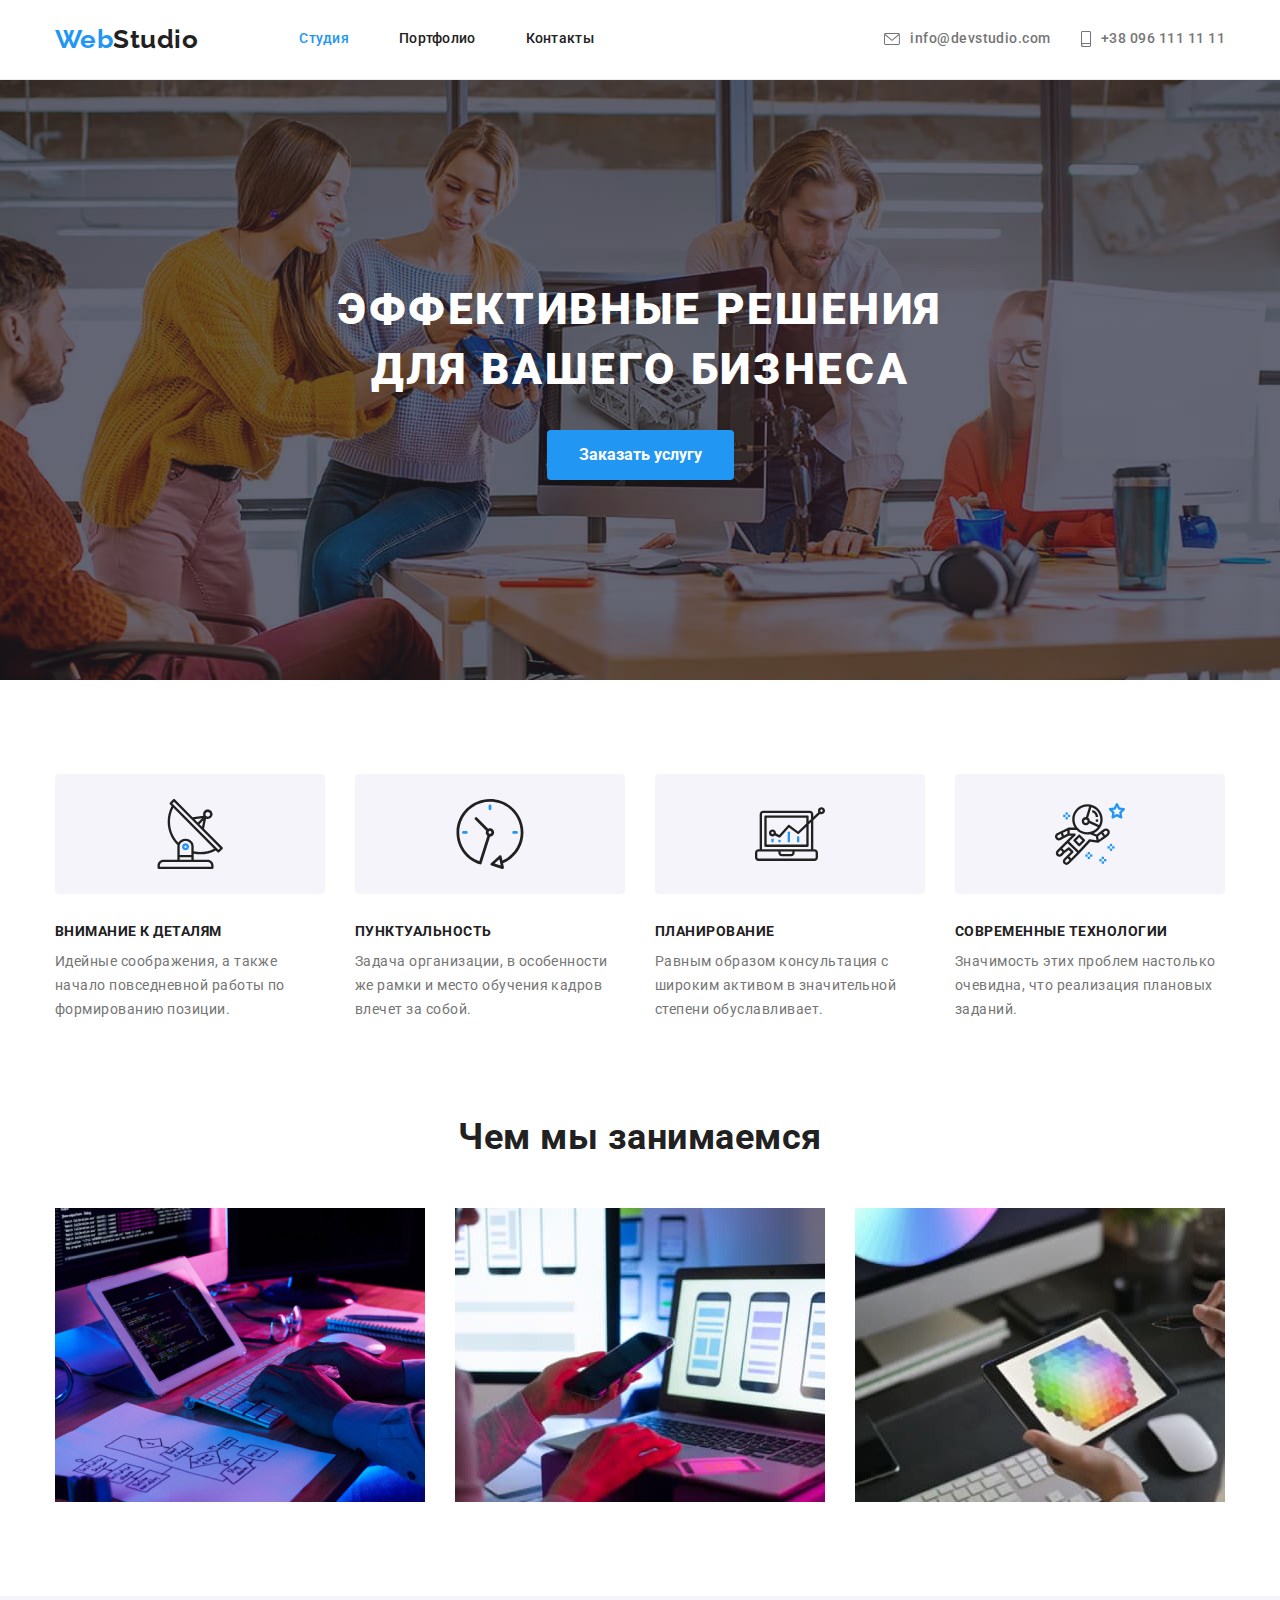
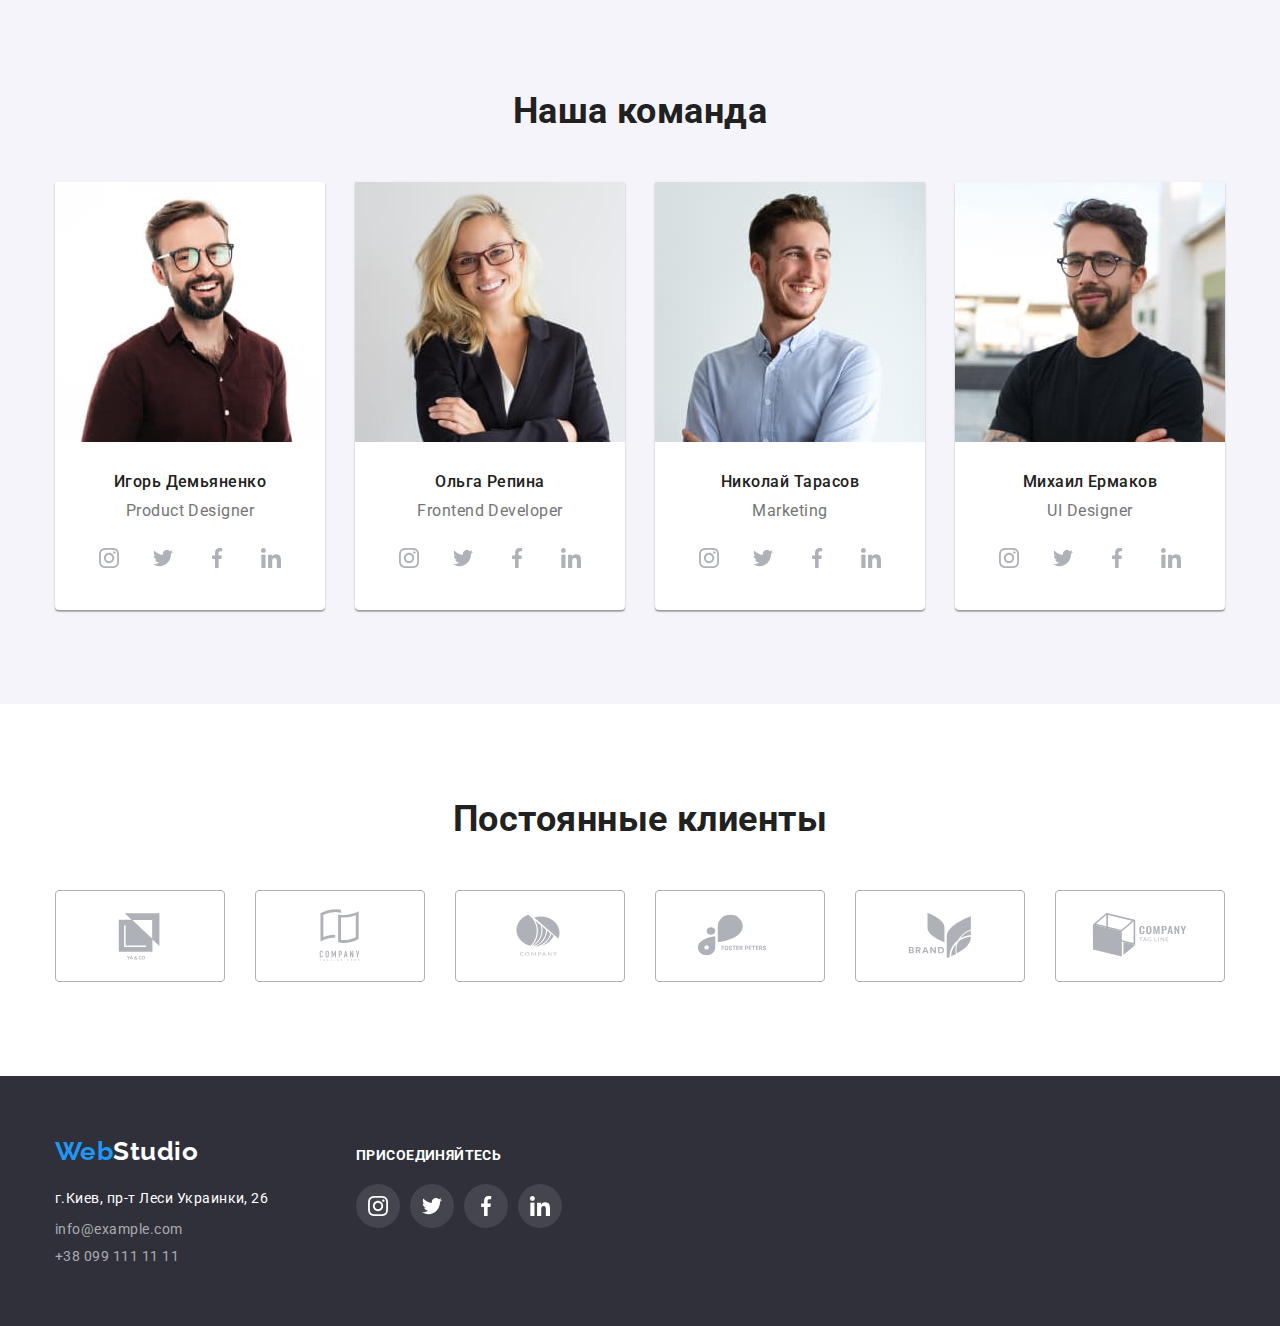
==== index.html @ c09bba97 "додає початкові файли" ====
<!DOCTYPE html>
<html lang="ru">

<head>
    <meta charset="UTF-8">
    <meta http-equiv="X-UA-Compatible" content="IE=edge">
    <meta name="viewport" content="width=device-width, initial-scale=1.0">
    <title>WebStudio</title>
    <link
        href="https://fonts.googleapis.com/css2?family=Raleway:wght@400;700&family=Roboto:wght@400;500;700;900&display=swap"
        rel="stylesheet">
    <link rel="stylesheet" href="https://cdnjs.cloudflare.com/ajax/libs/modern-normalize/1.1.0/modern-normalize.min.css">
    <link rel="stylesheet" href="./css/styles.css">
</head>

<body>
    <header class="header">
            <div class="container flex">
                <nav class="site-nav">
                    <a href="#" class="logo">Web<span class="span">Studio</span></a>
                        <ul class="list list-nav">
                            <li class="list-item"><a href="./index.html" class="link current">Студия</a></li>
                            <li class="list-item"><a href="./portfolio.html" class="link">Портфолио</a></li>
                            <li class="list-item"><a href="" class="link ">Контакты</a></li>
                        </ul>
                </nav>
                <ul class="list info">
                    <li class="list-item-email"><a href="mailto:info@devstudio.com" class="email"><svg class="icon-email" width="16" height="12">
                        <use href="./images/icons.svg#icon-envelope" ></use>
                    </svg>info@devstudio.com</a>
                    </li>
                    <li class="list-item-tel"><a href="tel:+380961111111" class="tel"><svg class="icon-tel" width="10" height="16">
                        <use href="./images/icons.svg#icon-smartphone"></use>
                    </svg>+38 096 111 11 11</a></li>
                </ul>
            </div>
    </header>
    <main>
        <section class="section hero">
            <div class="overlay">
                <div class="container">
                    <h1 class="hero-title">Эффективные решения<br /> для вашего бизнеса</h1>
                    <button type="button" class="hero-button">Заказать услугу</button>
                </div>
            </div>
        </section>

        <section class="section about">
            <div class="container">
                <h2 hidden>Какие мы </h2>
                    <ul class="list list-about">         
                        <li class="list-itms desc">
                            <div class="about-icon">
                                <svg class="about-small" width="70" height="70">
                                <use href="./images/icons.svg#icon-satellite"></use>
                            </div>
                            <h3 class="list-itms-subtitle">Внимание к деталям</h3>
                            <p class="list-items-text">Идейные соображения, а также начало повседневной работы по формированию позиции.</p>
                        </li>
                        <li class="list-itms desc">
                            <div class="about-icon">
                                <svg class="about-small" width="70" height="70">
                                <use href="./images/icons.svg#icon-clock"></use>
                            </div>
                            <h3 class="list-itms-subtitle">Пунктуальность</h3>
                            <p class="list-items-text">Задача организации, в особенности же рамки и место обучения кадров влечет за собой.</p>
                        </li>
                        <li class="list-itms desc">
                            <div class="about-icon">
                                <svg class="about-small" width="70" height="70">
                                <use href="./images/icons.svg#icon-diagram"></use>
                            </div>
                            <h3 class="list-itms-subtitle">Планирование</h3>
                            <p class="list-items-text">Равным образом консультация с широким активом в значительной степени обуславливает.</p>
                        </li>
                        <li class="list-itms desc">
                            <div class="about-icon">
                                <svg class="about-small" width="70" height="70">
                                <use href="./images/icons.svg#icon-astronaut"></use>
                            </div>
                            <h3 class="list-itms-subtitle">Современные технологии</h3>
                            <p class="list-items-text">Значимость этих проблем настолько очевидна, что реализация плановых заданий.</p>
                        </li>
                    </ul>
                </div>
        </section>

        <section class="section">
            <div class="container picture">
                <h2 class="section-title">Чем мы занимаемся</h2>
                <ul class="list pic">
                    <li class="lict-img">
                        <img src="./images/ebout-img1.jpg"
                            alt="програмист пишет код"
                            width="370"
                            />
                    </li>
                    <li class="lict-img">
                        <img src="./images/ebout-img2.jpg"
                            alt="тестирование програмы на смартфоне" 
                            width="370"
                            />
                    </li>
                    <li class="lict-img">
                        <img src="./images/ebout-img3.jpg"
                            alt="тестирование цфетов планшета"
                            width="370"
                            />
                    </li>
                </ul>
            </div>
        </section>

        <section class="section team">
            <div class="container ourteam"> 
                <h2 class="section-title subject">Наша команда</h2>
                <ul class="list list-portrait">
                    <li class="item-portrait">
                        <img src="./images/team-img1.jpg" alt=" фото игорь демьяненко"
                        width="270"
                        />
                        <div class="portrait">
                            <h3 class="list-itms-subject">Игорь Демьяненко</h3>
                            <p class="section-title-text">Product Designer</p>
                            <ul class="portrait-list">
                                <li class="portrait-item">
                                    <a href="" class="portrait-link">
                                        <svg class="portrait-icon" widht="20" height="20">
                                            <use href="./images/icons.svg#icon-instagram"></use>
                                        </svg>
                                    </a>
                                </li>
                                <li class="portrait-item">
                                    <a href="" class="portrait-link">
                                        <svg class="portrait-icon" widht="20" height="20">
                                            <use href="./images/icons.svg#icon-twitter"></use>
                                        </svg>
                                    </a>
                                </li>
                                <li class="portrait-item">
                                    <a href="" class="portrait-link">
                                        <svg class="portrait-icon" widht="20" height="20">
                                            <use href="./images/icons.svg#icon-facebook"></use>
                                        </svg>
                                    </a>
                                </li>
                                <li class="portrait-item">
                                    <a href="" class="portrait-link">
                                        <svg class="portrait-icon" widht="20" height="20">
                                            <use href="./images/icons.svg#icon-linkedin"></use>
                                        </svg>
                                    </a>
                                </li>
                            </ul>
                        </div>
                    </li>
                    <li class="item-portrait">
                        <img src="./images/team-img2.jpg" alt=" фото ольга репина"
                        width="270"
                        />
                        <div class="portrait">
                            <h3 class="list-itms-subject">Ольга Репина</h3>
                            <p class="section-title-text">Frontend Developer</p>
                            <ul class="portrait-list">
                                <li class="portrait-item">
                                    <a href="" class="portrait-link">
                                        <svg class="portrait-icon" width="20" height="20">
                                            <use href="./images/icons.svg#icon-instagram"></use>
                                        </svg>
                                    </a>
                                </li>                       
                                <li class="portrait-item">
                                    <a href="" class="portrait-link">
                                        <svg class="portrait-icon" width="20" height="20">
                                            <use href="./images/icons.svg#icon-twitter"></use>
                                        </svg>
                                    </a>
                                </li>
                                <li class="portrait-item">
                                    <a href="" class="portrait-link">
                                        <svg class="portrait-icon" width="20" height="20">
                                            <use href="./images/icons.svg#icon-facebook"></use>
                                        </svg>
                                    </a>
                                </li>
                                <li class="portrait-item">
                                    <a href="" class="portrait-link">
                                        <svg class="portrait-icon" width="20" height="20">
                                            <use href="./images/icons.svg#icon-linkedin"></use>
                                        </svg>
                                    </a>
                                </li>
                            </ul>
                        </div>
                    </li>
                    <li class="item-portrait">
                        <img src="./images/team-img3.jpg" alt="фото николай тарасов"
                        width="270"
                        />
                        <div class="portrait">
                            <h3 class="list-itms-subject">Николай Тарасов</h3>
                            <p class="section-title-text">Marketing</p>
                            <ul class="portrait-list">
                                <li class="portrait-item">
                                    <a href="" class="portrait-link">
                                        <svg class="portrait-icon" widht="20" height="20">
                                            <use href="./images/icons.svg#icon-instagram"></use>
                                        </svg>
                                    </a>
                                </li>
                                <li class="portrait-item">
                                    <a href="" class="portrait-link">
                                        <svg class="portrait-icon" widht="20" height="20">
                                            <use href="./images/icons.svg#icon-twitter"></use>
                                        </svg>
                                    </a>
                                </li>
                                <li class="portrait-item">
                                    <a href="" class="portrait-link">
                                        <svg class="portrait-icon" widht="20" height="20">
                                            <use href="./images/icons.svg#icon-facebook"></use>
                                        </svg>
                                    </a>
                                </li>
                                <li class="portrait-item">
                                    <a href="" class="portrait-link">
                                        <svg class="portrait-icon" widht="20" height="20">
                                            <use href="./images/icons.svg#icon-linkedin"></use>
                                        </svg>
                                    </a>
                                </li>
                            </ul>
                        </div>
                    </li>
                    <li class="item-portrait">
                        <img src="./images/team-img4.jpg" alt="фото михаил ермаков"
                        width="270"
                        />
                        <div class="portrait">
                            <h3 class="list-itms-subject">Михаил Ермаков</h3>
                            <p class="section-title-text">UI Designer</p>
                            <ul class="portrait-list">
                                <li class="portrait-item">
                                    <a href="" class="portrait-link">
                                        <svg class="portrait-icon" widht="20" height="20">
                                            <use href="./images/icons.svg#icon-instagram"></use>
                                        </svg>
                                    </a>
                                </li>
                                <li class="portrait-item">
                                    <a href="" class="portrait-link">
                                        <svg class="portrait-icon" widht="20" height="20">
                                            <use href="./images/icons.svg#icon-twitter"></use>
                                        </svg>
                                    </a>
                                </li>
                                <li class="portrait-item">
                                    <a href="" class="portrait-link">
                                        <svg class="portrait-icon" widht="20" height="20">
                                            <use href="./images/icons.svg#icon-facebook"></use>
                                        </svg>
                                    </a>
                                </li>
                                <li class="portrait-item">
                                    <a href="" class="portrait-link">
                                        <svg class="portrait-icon" widht="20" height="20">
                                            <use href="./images/icons.svg#icon-linkedin"></use>
                                        </svg>
                                    </a>
                                </li>
                            </ul>
                        </div>
                    </li>
                </ul>
            </div>
        </section>

        <section class="section">
            <div class="container logos">
                <h2 class="section-title">Постоянные клиенты</h2>
                <ul class="list logos-items">
                    <li class="list-logos">
                        <a href="" class="logos-link">
                            <svg class="logos-icon" width="106" height="60">
                                <use href="./images/icons.svg#icon-Logo"></use>
                            </svg>
                        </a>
                    </li>
                    <li class="list-logos">
                    <a href="" class="logos-link">
                        <svg class="logos-icon" width="106" height="60">
                            <use href="./images/icons.svg#icon-Logo-1"></use>
                        </svg>
                    </a>
                    </li>
                    <li class="list-logos">
                        <a href="" class="logos-link">
                            <svg class="logos-icon" width="106" height="60">
                                <use href="./images/icons.svg#icon-Logo-2"></use>
                            </svg>
                        </a>
                    </li>
                    <li class="list-logos">
                        <a href="" class="logos-link">
                            <svg class="logos-icon" width="106" height="60">
                                <use href="./images/icons.svg#icon-Logo-3"></use>
                            </svg>
                        </a>
                    </li>
                    <li class="list-logos">
                        <a href="" class="logos-link">
                            <svg class="logos-icon" width="106" height="60">
                                <use href="./images/icons.svg#icon-Logo-4"></use>
                            </svg>
                        </a>
                    </li>
                    <li class="list-logos">
                        <a href="" class="logos-link">
                            <svg class="logos-icon" width="106" height="60">
                                <use href="./images/icons.svg#icon-Logo-5"></use>
                            </svg>
                        </a>
                    </li>
                </ul>
            </div>
        </section>
    </main>

    <footer class="footer">
        <div class="container footer-content">  
            <div class="div-address">
                <a href="#" class="logo logofooter">Web<span class="footer-span">Studio</span></a>
                    <address class="address">
                        <ul class="list list-footer">
                            <li class="item">
                                <a class="footer-map"   href="https://goo.gl/maps/N1noX98GKhdZ1aD3A"
                                        target="_blank" rel="noopener noreferrer nofollow "
                                        >г.Киев, пр-т Леси Украинки, 26
                                </a>
                            </li>
                            <li class="item">
                                <a class="footer-mail"  href="mailto:info@devstudio.com">info@example.com
                                </a>
                            </li>
                            <li class="item">
                                <a class="footer-tel"  href="tel:+380961111111">+38 099 111 11 11
                                </a>
                            </li>
                        </ul>
                    </address>
            </div>
            
            <div class="network">
                <p class="network-subtitle">присоединяйтесь</p>
                <ul class="portrait-list">
                    <li class="portrait-item">
                        <a href="" class="portrait-link footer-linknetwork">
                            <svg class="portrait-icon footer-icon" widht="20" height="20">
                                <use href="./images/icons.svg#icon-instagram"></use>
                            </svg>
                        </a>
                    </li>
                    <li class="portrait-item">
                        <a href="" class="portrait-link footer-linknetwork">
                            <svg class="portrait-icon footer-icon" widht="20" height="20">
                                <use href="./images/icons.svg#icon-twitter"></use>
                            </svg>
                        </a>
                    </li>
                    <li class="portrait-item">
                        <a href="" class="portrait-link footer-linknetwork">
                            <svg class="portrait-icon footer-icon" widht="20" height="20">
                                <use href="./images/icons.svg#icon-facebook"></use>
                            </svg>
                        </a>
                    </li>
                    <li class="portrait-item">
                        <a href="" class="portrait-link footer-linknetwork">
                            <svg class="portrait-icon footer-icon" widht="20" height="20">
                                <use href="./images/icons.svg#icon-linkedin"></use>
                            </svg>
                        </a>
                    </li>
                </ul>
            </div>
        </div>
    </footer>
</body>

</html>
---- css/styles.css ----
:root {
  --primery-text-color: #212121;
  --auxiliary-text-color: #757575;
  --white-text: #ffffff;
  --hover-color: #2196f3;
  --hero-footer-color: #2f303a;
  --background-color: #e5e5e5;
  --auxiliary-background-color: #f5f4fa;
  --      
}
p,
h1,
h2,
h3,
h4,
h5,
h6 {
  margin: 0;
}

ul {
  margin: 0;
  padding: 0;
}

img {
  display: block;
}

button {
  cursor: pointer;
}

body {
  color: var(--primery-text-color);
  background-color: var(--white-text);

  font-family: 'Roboto', sans-serif;
  letter-spacing: 0.03em;
}
div {

  /* outline: 2px solid red; */
}

/* #E5E5E5;   основний колір фону */
/* #F5F4FA;  допоміжний колір фону */
/* #212121;  колір основного тексту */
/* #757575;  колір допоміжного тексту */
/* #FFFFFF; білий */
/* #2196F3; синій */
/* rgba(255, 255, 255, 0.6);  колір mail, tel */
/* #2F303A;  колір hero+footer */

/* Logo */

.header {
  background-color: var(--white-text);
  padding: 24px 0 24px;
  border-bottom: 1px solid rgba(236, 236, 236, 1);
}

.section {
  padding-bottom: 94px;
  padding-top: 94px;
}

/* overlay */

.overlay {
  max-width: 1600px;
  height: 600px;
  margin-left: auto;
  margin-right: auto;
  background-color: #c4c4c4;

  background-image: linear-gradient(
      rgba(47, 48, 58, 0.4),
      rgba(47, 48, 58, 0.4)
    ),
    url('../images/overlay.jpg');

  background-repeat: no-repeat;
  background-position: center;
  background-size: cover;
}
.container {
  width: 1200px;
  padding-left: 15px;
  padding-right: 15px;
  margin: 0 auto;

  /* outline: 2px solid red; */
}
.flex {
  display: flex;
  align-items: center;
}

.site-nav {
  display: flex;
  align-items: center;
}
.list {
  list-style: none;
}
.list-about {
  display: flex;
}

.list-nav {
  display: flex;
}
.info {
  display: flex;
  list-style: none;

  margin-left: auto;
}
/*відступи між пунктами меню */
.list-item:not(:last-child) {
  margin-right: 50px;
}

.logo {
  display: inline-block;
  /* padding: 24px 0 24px; */
  margin-right: 101px;

  color: var(--hover-color);

  font-family: 'Raleway', sans-serif;
  font-weight: 700;
  font-size: 26px;
  line-height: 1.19;
  text-decoration: none;
}

.span {
  display: inline-block;

  color: var(--primery-text-color);

  font-size: 26px;
}

.link {
  display: block;
  color: var(--primery-text-color);

  font-weight: 500;
  font-size: 14px;
  line-height: 1.14;
  letter-spacing: 0.02em;
  text-decoration: none;
}

.current {
  color: var(--hover-color);
}

.link:hover,
.link:focus {
  color: var(--hover-color);
}

.email,
.tel {
  color: var(--auxiliary-text-color);

  font-weight: 500;
  font-size: 14px;
  line-height: 1.14;
  text-decoration: none;
}

.info {
display: flex;

}

.email {
  margin-right: 30px;
  display: flex;
  align-items: center;
  justify-content: center;
  
}

.icon-email {
  fill: var(--auxiliary-text-color);
  margin-right: 10px;
 
  display: block;
}

.email:hover ,
.email:focus {
color: var(--hover-color);
}

.email:hover .icon-email,
.email:focus .icon-email{
fill: #2196F3;
}



.tel {
  display: flex;
  align-items: center;
}

.tel:hover .icon-tel {
fill: #2196F3;
}

.icon-tel {
  fill: var(--auxiliary-text-color);
  width: 10px;
  height: 16px;
  margin-right: 10px;
  
  display: block;
}

.tel:hover .icon-tel,
.tel:focus .icon-tel {
  fill: #2196F3;
}

.tel:hover,
.tel:focus {
  color: var(--hover-color);
}

/* Hero */
.hero {
  padding: 0;
}

.hero-title {
  margin-bottom: 30px;
  padding-top: 200px;
  color: var(--white-text);

  text-transform: uppercase;
  font-weight: 900;
  font-size: 44px;
  line-height: 1.36;
  text-align: center;
  letter-spacing: 0.06em;
}

.hero-button {
  min-width: 100px;
  display: block;
  margin: 0 auto;
  padding: 10px 32px;

  color: var(--white-text);
  background-color: var(--hover-color);

  font-family: inherit;
  font-weight: 700;
  font-size: 16px;
  line-height: 1.87;
  text-align: center;

  cursor: pointer;
  border-radius: 4px;
  border: 0;
}

.hero-button:hover,
.hero-button:focus {
  color: var(--auxiliary-text-color);
}

/* section 1 index  about*/

.about-icon {
  width: 270px;
  height: 120px;
  background-color: #F5F4FA;
  display: flex;
  justify-content: center;
  align-items: center;
  margin-bottom: 30px;
  border-radius: 4px;
}

.about {
  padding-bottom: 0;
}

.desc {
  width: 270px;
}
.desc:not(:last-child) {
  margin-right: 30px;
}

.list-itms-subtitle {
  margin-bottom: 10px;

  font-weight: 700;
  font-size: 14px;
  line-height: 1.14;
  text-transform: uppercase;
}

.list-items-text {
  color: var(--auxiliary-text-color);
  font-size: 14px;
  line-height: 1.71;
}

/* section 2 index*/

.section-title {
  margin-bottom: 50px;

  font-weight: 700;
  font-size: 36px;
  line-height: 1.17;
  text-align: center;
}

/* section 3 index*/

.list-portrait {
  display: flex;
}

.portrait {
  padding: 30px 0;
}

.list-itms-subject {
  margin-bottom: 10px;

  font-weight: 500;
  font-size: 16px;
  line-height: 1.19;
  text-align: center;
}

.section-title-text {
  color: var(--auxiliary-text-color);

  margin-bottom: 16px;

  font-size: 16px;
  line-height: 1.19;
  text-align: center;
} 


.portrait-list {
  display: flex;
  justify-content: center;
  list-style: none;
}
/* відстань між іконками */
.portrait-item + .portrait-item {
  margin-left: 10px;
}

.portrait-link {
  width: 44px;
  height: 44px;

  background-color: var(--white-text);

  border-radius: 50%;
  display: flex;
  align-items: center;
  justify-content: center;
}

/* колір самої іконки */

.portrait-icon {
  fill: #AFB1B8;
  display: block;
}
/* hover посилання */
.portrait-link:hover,
.portrait-link:focus {
 background-color: var(--hover-color);
 }
/* hover посилання самої іконки */
.portrait-link:hover .portrait-icon  {
  fill: var(--white-text);
}
.portrait-link:focus .portrait-icon  {
  fill: var(--white-text);
}

/* section4 picture*/

.pic {
  display: flex;
}

.lict-img {
  width: 370px;
}

.lict-img:not(:last-child) {
  margin-right: 30px;
}

/* section 5 team */
.team {
  padding-top: 94px;
  background-color: var(--auxiliary-background-color);
}

.item-portrait {
  background-color: var(--white-text);
  box-shadow: 0px 1px 3px rgba(0, 0, 0, 0.12), 0px 1px 1px rgba(0, 0, 0, 0.14),
    0px 2px 1px rgba(0, 0, 0, 0.2);
  border-radius: 0px 0px 4px 4px;
}

.item-portrait:not(:last-child) {
  margin-right: 30px;
}

/* section logos */

.logos-items {
  display: flex;
  justify-content: space-between;
}
.logos-link {
  display: block;
  width: 170px;
  height: 92px;
  display: flex;
  justify-content: center;
  align-items: center;

  border: 1px solid #AFB1B8;
box-sizing: border-box;
border-radius: 4px;

}
.logos-link:hover,
.logos-link:focus {
 border-color: var(--hover-color);
 }

.logos-link:hover .logos-icon {
  fill: var(--hover-color);
}
.logos-link:focus .logos-icon {
  fill: var(--hover-color);
}


.logos-icon {
  display: block;
fill: #AFB1B8;
}

/* portfolio */

.box {
  display: flex;
  justify-content: center;
}

.portfolio-item:not(:last-child) {
  margin-right: 8px;
}

.portfolio-btn {
  border: 0;
  border-radius: 4px;

  padding: 6px 22px;
  color: var(--primery-text-color);

  font-weight: 500;
  font-size: 16px;
  line-height: 1.63;
  text-align: center;
  font-family: inherit;

  cursor: pointer;
}

.portfolio-btn:hover,
.portfolio-btn:focus {
  color: var(--white-text);
  background-color: var(--hover-color);
  filter: drop-shadow(0px 4px 4px rgba(0, 0, 0, 0.25));
}

.hide {
  clip-path: polygon(0px 0px, 0px 0px, 0px 0px, 0px 0px);
}

/* сітка портфоліо */

.portfolio-list {
  display: flex;
  flex-wrap: wrap;
  padding-top: 34px;
  }
/* сітка портфоліо */
.item-portfolio {
  list-style: none;
  width: calc((100% - 60px) / 3);
  margin-right: 30px;
  }
/* сітка портфоліо */
.item-portfolio:nth-child(3n) {
  margin-right: 0;
}

.portfolio-cardtitle {
    margin-bottom: 4px;

  color: var(--primery-text-color);

  font-weight: 700;
  font-size: 18px;
  line-height: 2;
  letter-spacing: 0.06em;
}

.item-portfolio:nth-child(-n + 6) {
  margin-bottom: 30px;
}

.portfolio-link {
  text-decoration: none;
  display: block;
}
.portfolio-link:hover,
.portfolio-link:focus {
  box-shadow: 0px 4px 4px rgba(0, 0, 0, 0.25);
}

.portfolio-div {
  padding: 20px 24px;

  border-left: 1px solid rgba(238, 238, 238, 1);
  border-bottom: 1px solid rgba(238, 238, 238, 1);
  border-right: 1px solid rgba(238, 238, 238, 1);
}

.portfolio-subtitle {
  
  color: var(--auxiliary-text-color);

  font-size: 16px;
  line-height: 1.88;
}

/* footer*/

.footer {
  background-color: var(--hero-footer-color);
  padding: 60px 0;
}

.footer-content {
   display: flex;
   align-items: baseline;
  }

  .div-address {
  width: 231px;
  }

.logofooter {
  margin-left: auto;
  margin-right: 0;
  padding: 0;
  margin-bottom: 20px;
}

.item:not(:last-child) {
  margin-bottom: 9px;
}

.footer-span {
  color: var(--white-text);
}

.footer-map {
  color: var(--white-text);

  font-size: 14px;
  line-height: 1.71;
  text-decoration: none;
  font-style: normal;
}

.footer-map:hover,
.footer-map:focus {
  color: var(--hover-color);
}

.footer-mail,
.footer-tel {
  color: rgba(255, 255, 255, 0.6);

  font-size: 14px;
  line-height: 1.71px;
  text-decoration: none;
}

.footer-mail:hover,
.footer-mail:focus {
  color: var(--hover-color);
}

.footer-tel:hover,
.footer-tel:focus {
  color: var(--hover-color);
}

.address {
  font-style: normal;
}

/* network footer */

.network {
 width: 206px;
margin-left: 70px;

}

.network-subtitle {
  color: var(--white-text);

  text-transform: uppercase;
  font-weight: 700;
  font-size: 14px;
  line-height: 1.14;
  text-align: center;
  letter-spacing: 0.03em;

   margin-bottom: 20px;
 
  text-align: left;

}

.footer-linknetwork {
  background-color: rgba(255, 255, 255, 0.1);
 
}

.footer-icon {
 fill: #ffffff;
}
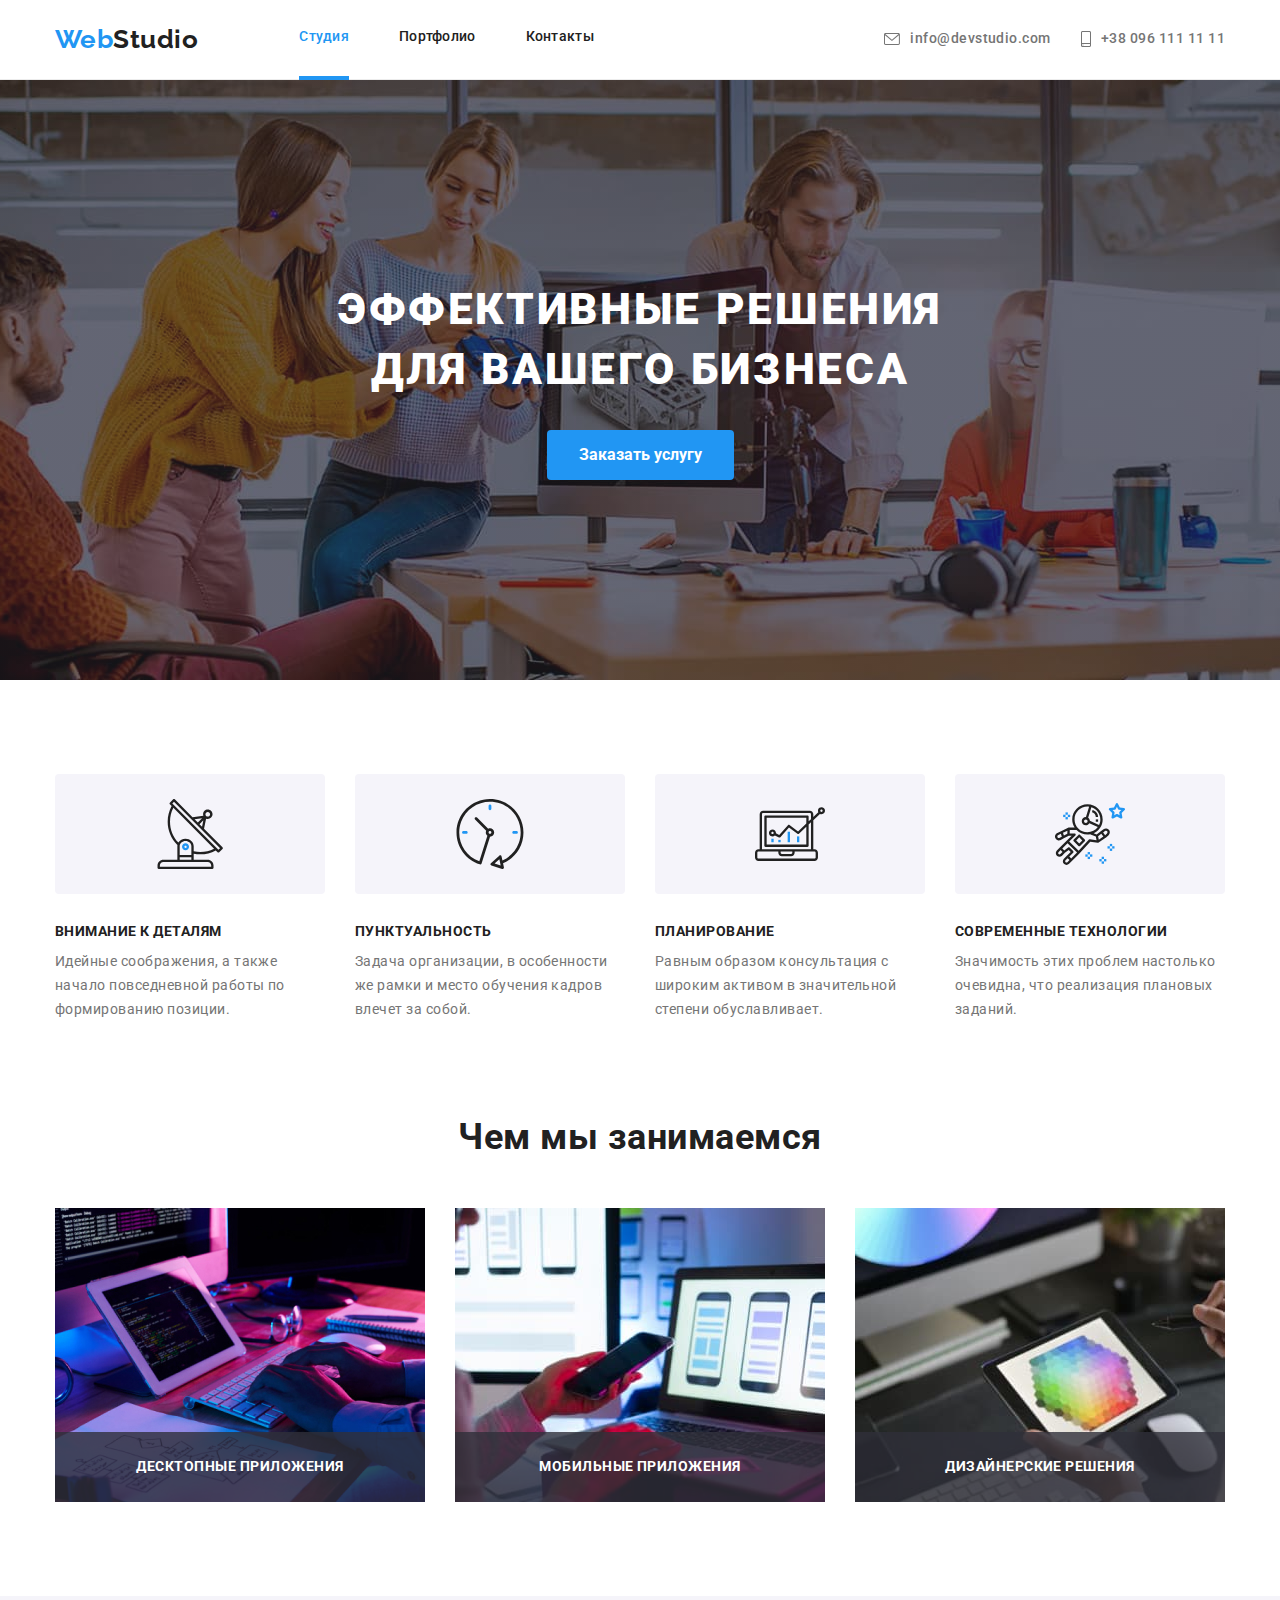
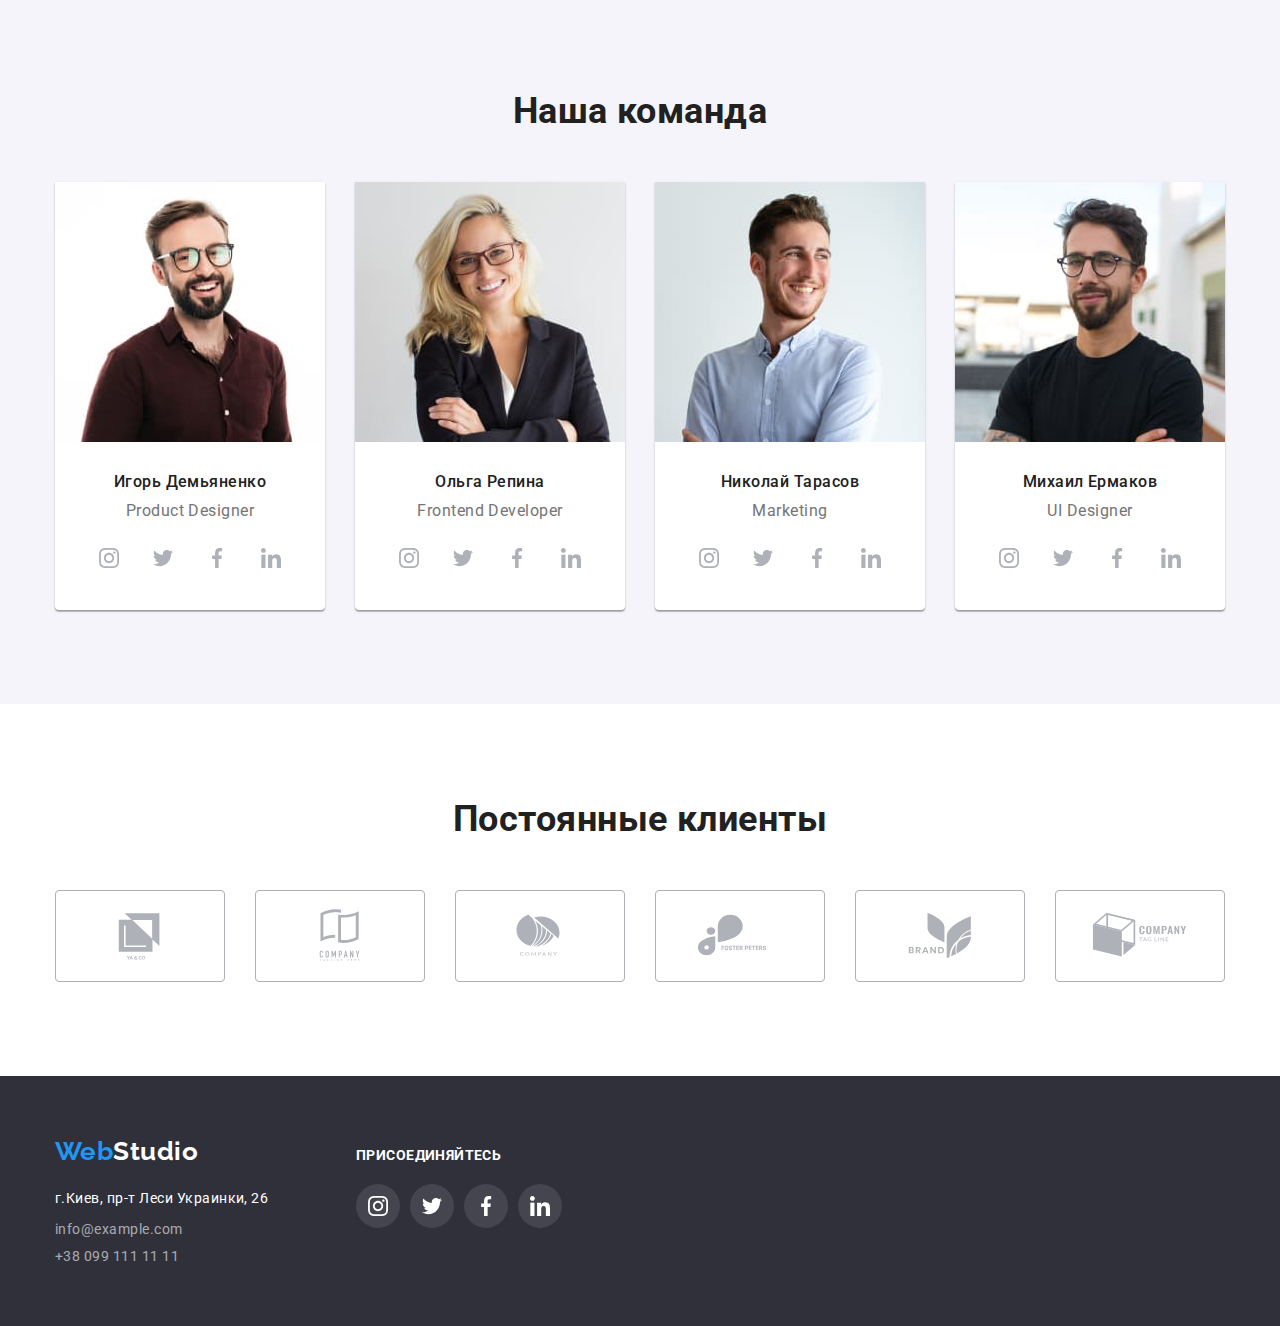
==== commit 2423fa6f: "фіналізує дз5  03 02 2022" ====
--- a/index.html
+++ b/index.html
@@ -40,7 +40,7 @@
             <div class="overlay">
                 <div class="container">
                     <h1 class="hero-title">Эффективные решения<br /> для вашего бизнеса</h1>
-                    <button type="button" class="hero-button">Заказать услугу</button>
+                    <button type="button" class="hero-button" data-modal-open>Заказать услугу</button>
                 </div>
             </div>
         </section>
@@ -92,20 +92,29 @@
                     <li class="lict-img">
                         <img src="./images/ebout-img1.jpg"
                             alt="програмист пишет код"
-                            width="370"
+                            width="370" height="294"
                             />
+                            <p class="pic-title">
+                            Десктопные приложения
+                            </p>
                     </li>
                     <li class="lict-img">
                         <img src="./images/ebout-img2.jpg"
                             alt="тестирование програмы на смартфоне" 
-                            width="370"
+                            width="370" height="294"
                             />
+                            <p class="pic-title">
+                                Мобильные приложения
+                            </p>
                     </li>
                     <li class="lict-img">
                         <img src="./images/ebout-img3.jpg"
                             alt="тестирование цфетов планшета"
-                            width="370"
+                            width="370" height="294"
                             />
+                            <p class="pic-title">
+                                Дизайнерские решения
+                            </p>
                     </li>
                 </ul>
             </div>
@@ -178,7 +187,7 @@
                                 </li>
                                 <li class="portrait-item">
                                     <a href="" class="portrait-link">
-                                        <svg class="portrait-icon" width="20" height="20">
+                                            <svg class="portrait-icon" width="20" height="20">
                                             <use href="./images/icons.svg#icon-facebook"></use>
                                         </svg>
                                     </a>
@@ -355,28 +364,28 @@
                 <ul class="portrait-list">
                     <li class="portrait-item">
                         <a href="" class="portrait-link footer-linknetwork">
-                            <svg class="portrait-icon footer-icon" widht="20" height="20">
+                            <svg class="portrait-icon footer-icon" width="20" height="20">
                                 <use href="./images/icons.svg#icon-instagram"></use>
                             </svg>
                         </a>
                     </li>
                     <li class="portrait-item">
                         <a href="" class="portrait-link footer-linknetwork">
-                            <svg class="portrait-icon footer-icon" widht="20" height="20">
+                            <svg class="portrait-icon footer-icon" width="20" height="20">
                                 <use href="./images/icons.svg#icon-twitter"></use>
                             </svg>
                         </a>
                     </li>
                     <li class="portrait-item">
                         <a href="" class="portrait-link footer-linknetwork">
-                            <svg class="portrait-icon footer-icon" widht="20" height="20">
+                            <svg class="portrait-icon footer-icon" width="20" height="20">
                                 <use href="./images/icons.svg#icon-facebook"></use>
                             </svg>
                         </a>
                     </li>
                     <li class="portrait-item">
                         <a href="" class="portrait-link footer-linknetwork">
-                            <svg class="portrait-icon footer-icon" widht="20" height="20">
+                            <svg class="portrait-icon footer-icon"width="20" height="20">
                                 <use href="./images/icons.svg#icon-linkedin"></use>
                             </svg>
                         </a>
@@ -385,6 +394,20 @@
             </div>
         </div>
     </footer>
+
+    <!-- modal -->
+    
+    <div class="backdrop is-hidden" data-modal>
+        <div class="modal">
+            <button type="button" class="button-icon" data-modal-close>
+                <svg class="modal-button-icon" width="11" height="11">
+                    <use href="./images/icons.svg#icon-close"></use>
+                </svg>
+            </button>
+        </div>
+    </div>
+
+    <script src="./js/modal.js"></script>
 </body>
 
 </html>  --- a/css/styles.css
+++ b/css/styles.css
@@ -65,7 +65,7 @@
   padding-top: 94px;
 }
 
-/* overlay */
+/* фото ГЕРОЙ */
 
 .overlay {
   max-width: 1600px;
@@ -153,6 +153,19 @@
   line-height: 1.14;
   letter-spacing: 0.02em;
   text-decoration: none;
+
+  transition: color 250ms cubic-bezier(0.4, 0, 0.2, 1);
+}
+
+ .current::after {
+  content:'';
+  display: block;
+  width: 100%;
+  height: 4px;
+  background-color: var(--hover-color);;
+  position: relative;
+  left: 0;
+  bottom: -31px;
 }
 
 .current {
@@ -185,6 +198,7 @@
   align-items: center;
   justify-content: center;
   
+  transition: color 250ms cubic-bezier(0.4, 0, 0.2, 1);
 }
 
 .icon-email {
@@ -192,6 +206,8 @@
   margin-right: 10px;
  
   display: block;
+
+  transition: fill 250ms cubic-bezier(0.4, 0, 0.2, 1);
 }
 
 .email:hover ,
@@ -209,6 +225,7 @@
 .tel {
   display: flex;
   align-items: center;
+  transition: color 250ms cubic-bezier(0.4, 0, 0.2, 1);
 }
 
 .tel:hover .icon-tel {
@@ -222,6 +239,8 @@
   margin-right: 10px;
   
   display: block;
+
+  transition: fill 250ms cubic-bezier(0.4, 0, 0.2, 1);
 }
 
 .tel:hover .icon-tel,
@@ -270,6 +289,8 @@
   cursor: pointer;
   border-radius: 4px;
   border: 0;
+
+  transition: color 250ms cubic-bezier(0.4, 0, 0.2, 1);
 }
 
 .hero-button:hover,
@@ -377,6 +398,8 @@
   display: flex;
   align-items: center;
   justify-content: center;
+
+  transition: background-color 250ms cubic-bezier(0.4, 0, 0.2, 1);
 }
 
 /* колір самої іконки */
@@ -384,6 +407,8 @@
 .portrait-icon {
   fill: #AFB1B8;
   display: block;
+
+   transition: fill 250ms cubic-bezier(0.4, 0, 0.2, 1);
 }
 /* hover посилання */
 .portrait-link:hover,
@@ -403,9 +428,29 @@
 .pic {
   display: flex;
 }
+.pic-title {
+  width: 100%;
+  height: 70px;
+
+  padding:  27px 80px;
+
+ font-weight: 700;
+ font-size: 14px;
+ line-height: 1.14;
+ text-align: center;
+ text-transform: uppercase;
+ color: var(--white-text);
+ background-color: rgba(47, 48, 58, 0.8);
+
+ position: absolute;
+ left: 0;
+ bottom: 0;
+
+}
 
 .lict-img {
   width: 370px;
+  position: relative;
 }
 
 .lict-img:not(:last-child) {
@@ -444,9 +489,10 @@
   align-items: center;
 
   border: 1px solid #AFB1B8;
-box-sizing: border-box;
-border-radius: 4px;
-
+  box-sizing: border-box;
+  border-radius: 4px;
+
+  transition: border-color 250ms cubic-bezier(0.4, 0, 0.2, 1);
 }
 .logos-link:hover,
 .logos-link:focus {
@@ -463,7 +509,9 @@
 
 .logos-icon {
   display: block;
-fill: #AFB1B8;
+  fill: #AFB1B8;
+
+  transition: fill 250ms cubic-bezier(0.4, 0, 0.2, 1);
 }
 
 /* portfolio */
@@ -491,6 +539,10 @@
   font-family: inherit;
 
   cursor: pointer;
+
+  transition: color 250ms cubic-bezier(0.4, 0, 0.2, 1),
+  background-color 250ms cubic-bezier(0.4, 0, 0.2, 1),
+  filter 250ms cubic-bezier(0.4, 0, 0.2, 1);
 }
 
 .portfolio-btn:hover,
@@ -540,6 +592,8 @@
 .portfolio-link {
   text-decoration: none;
   display: block;
+
+  transition: box-shadow 250ms cubic-bezier(0.4, 0, 0.2, 1);
 }
 .portfolio-link:hover,
 .portfolio-link:focus {
@@ -561,6 +615,35 @@
   font-size: 16px;
   line-height: 1.88;
 }
+
+ /* синій оверлей */
+
+
+ .item-portfolio:hover .portfolio-text {
+transform: translateY(0);
+ }
+
+.link-popup {
+  position: relative;
+  overflow: hidden;
+}
+
+.portfolio-text {
+  position: absolute;
+  top: 0;
+  left: 0;
+  background-color: rgba(33, 150, 243, 0.9);
+  height: 100%;
+  
+  padding: 63px 24px;
+  font-size: 18px;
+  line-height: 1.55;
+  color: var(--white-text);
+
+  transform: translateY(100%);
+  transition: transform 250ms cubic-bezier(0.4, 0, 0.2, 1);
+ }
+
 
 /* footer*/
 
@@ -600,6 +683,8 @@
   line-height: 1.71;
   text-decoration: none;
   font-style: normal;
+
+  transition: color 250ms cubic-bezier(0.4, 0, 0.2, 1);
 }
 
 .footer-map:hover,
@@ -614,6 +699,8 @@
   font-size: 14px;
   line-height: 1.71px;
   text-decoration: none;
+
+  transition: color 250ms cubic-bezier(0.4, 0, 0.2, 1);
 }
 
 .footer-mail:hover,
@@ -662,3 +749,75 @@
 .footer-icon {
  fill: #ffffff;
 }
+  
+/* backdrop */
+
+.backdrop {
+ width: 100vw;
+ height: 100vh;
+ background-color: rgba(0, 0, 0, 0.2);
+ position: fixed;
+ top: 0;
+ transition: opacity 500ms, visibility 500ms;
+}
+
+.is-hidden .modal {
+  transform: rotate(-300deg) scale(0.5);
+}
+
+/* modal */
+
+.modal {
+  width: 528px;
+  height: 581px;
+  background-color: #ffffff;
+   box-shadow: 0px 1px 3px rgba(0, 0, 0, 0.12), 0px 1px 1px rgba(0, 0, 0, 0.14), 0px 2px 1px rgba(0, 0, 0, 0.2);
+  border-radius: 4px;
+  position: absolute;
+  top: 50%;
+  left: 50%;
+  transform: translate(-50%, -50%) rotate(0) scale(1); 
+  transition: transform 500ms;
+} 
+
+.button-icon {
+  width: 30px;
+  height: 30px;
+
+  position: absolute;
+  top: 8px;
+  right: 8px;
+  border: 1px solid rgba(0, 0, 0, 0.1);
+  box-sizing: border-box;
+  border-radius: 50px;
+  background-color: #ffffff;
+  transition: border-color 250ms cubic-bezier(0.4, 0, 0.2, 1);
+}
+
+.button-icon:hover, 
+.button-icon:focus {
+  border-color: var(--hover-color);
+}
+
+.modal-button-icon {
+  fill: #000000;
+  transition: fill 250ms cubic-bezier(0.4, 0, 0.2, 1);
+}
+
+.button-icon:hover 
+ .modal-button-icon {
+  fill: var(--hover-color);
+}
+
+.button-icon:focus 
+ .modal-button-icon {
+  fill: var(--hover-color);
+}
+
+/* скривання модалки */
+
+.is-hidden {
+  opacity: 0;
+  pointer-events: none;
+  visibility: hidden;
+}